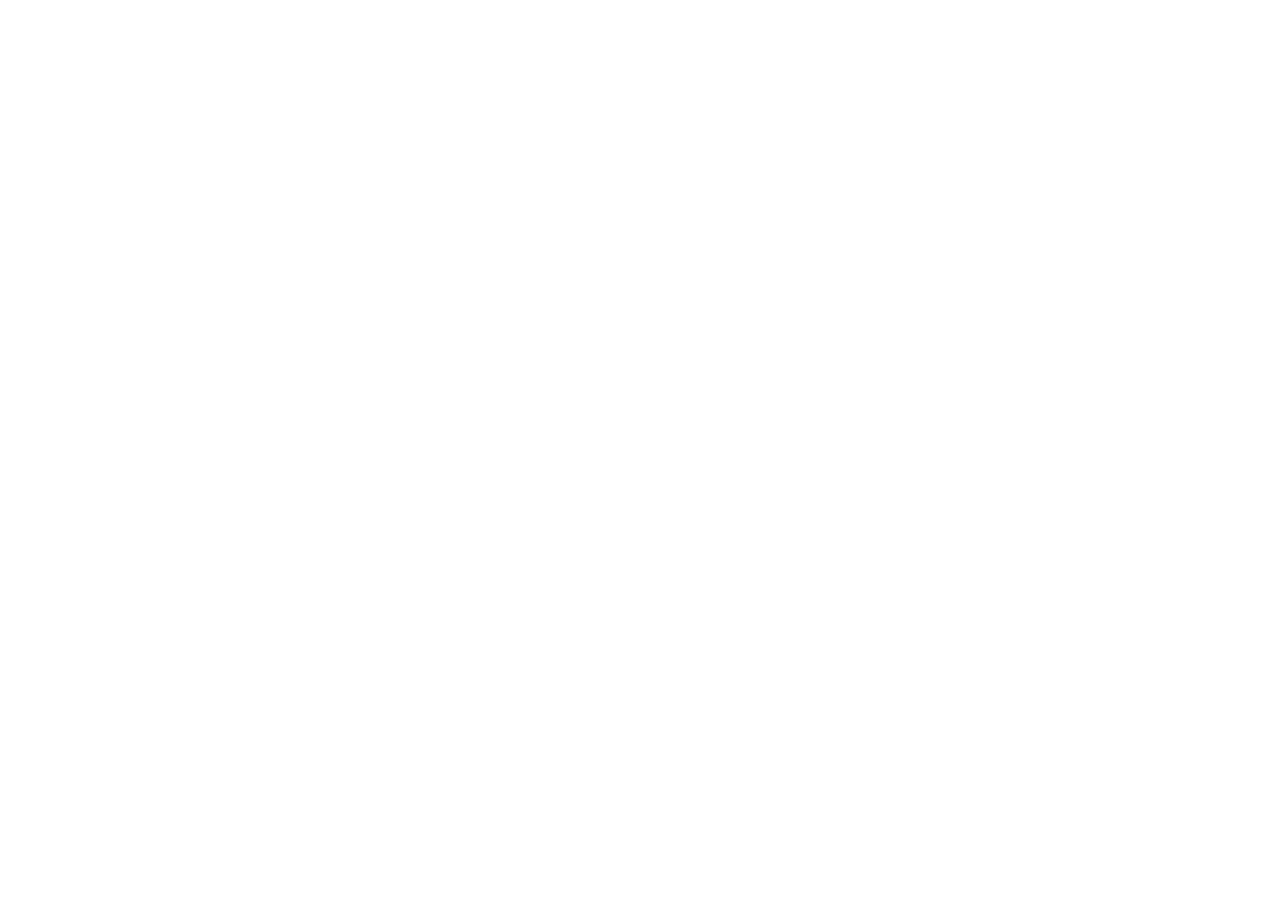
==== index.html @ 19613ec8 "Initial Commit" ====
<!DOCTYPE html>
<html lang="en">
<head>
    <meta charset="UTF-8">
    <meta name="viewport" content="width=device-width, initial-scale=1.0">
    <title>J.Stephens</title>
    <link rel="stylesheet" href="https://stackpath.bootstrapcdn.com/bootstrap/4.5.0/css/bootstrap.min.css" integrity="sha384-9aIt2nRpC12Uk9gS9baDl411NQApFmC26EwAOH8WgZl5MYYxFfc+NcPb1dKGj7Sk" crossorigin="anonymous">
    <link rel="stylesheet" href="https://use.fontawesome.com/releases/v5.14.0/css/all.css" integrity="sha384-HzLeBuhoNPvSl5KYnjx0BT+WB0QEEqLprO+NBkkk5gbc67FTaL7XIGa2w1L0Xbgc" crossorigin="anonymous">
    <link rel="stylesheet" href="assets/css/style.css" type="text/css">
</head>
<body>
    <header>

    </header>
    <main>

    </main>
    <footer>
    
    </footer>

    <script src="https://code.jquery.com/jquery-3.5.1.slim.min.js" integrity="sha384-DfXdz2htPH0lsSSs5nCTpuj/zy4C+OGpamoFVy38MVBnE+IbbVYUew+OrCXaRkfj" crossorigin="anonymous"></script>
    <script src="https://cdn.jsdelivr.net/npm/popper.js@1.16.0/dist/umd/popper.min.js" integrity="sha384-Q6E9RHvbIyZFJoft+2mJbHaEWldlvI9IOYy5n3zV9zzTtmI3UksdQRVvoxMfooAo" crossorigin="anonymous"></script>
    <script src="https://stackpath.bootstrapcdn.com/bootstrap/4.5.0/js/bootstrap.min.js" integrity="sha384-OgVRvuATP1z7JjHLkuOU7Xw704+h835Lr+6QL9UvYjZE3Ipu6Tp75j7Bh/kR0JKI" crossorigin="anonymous"></script>
</body>
</html>
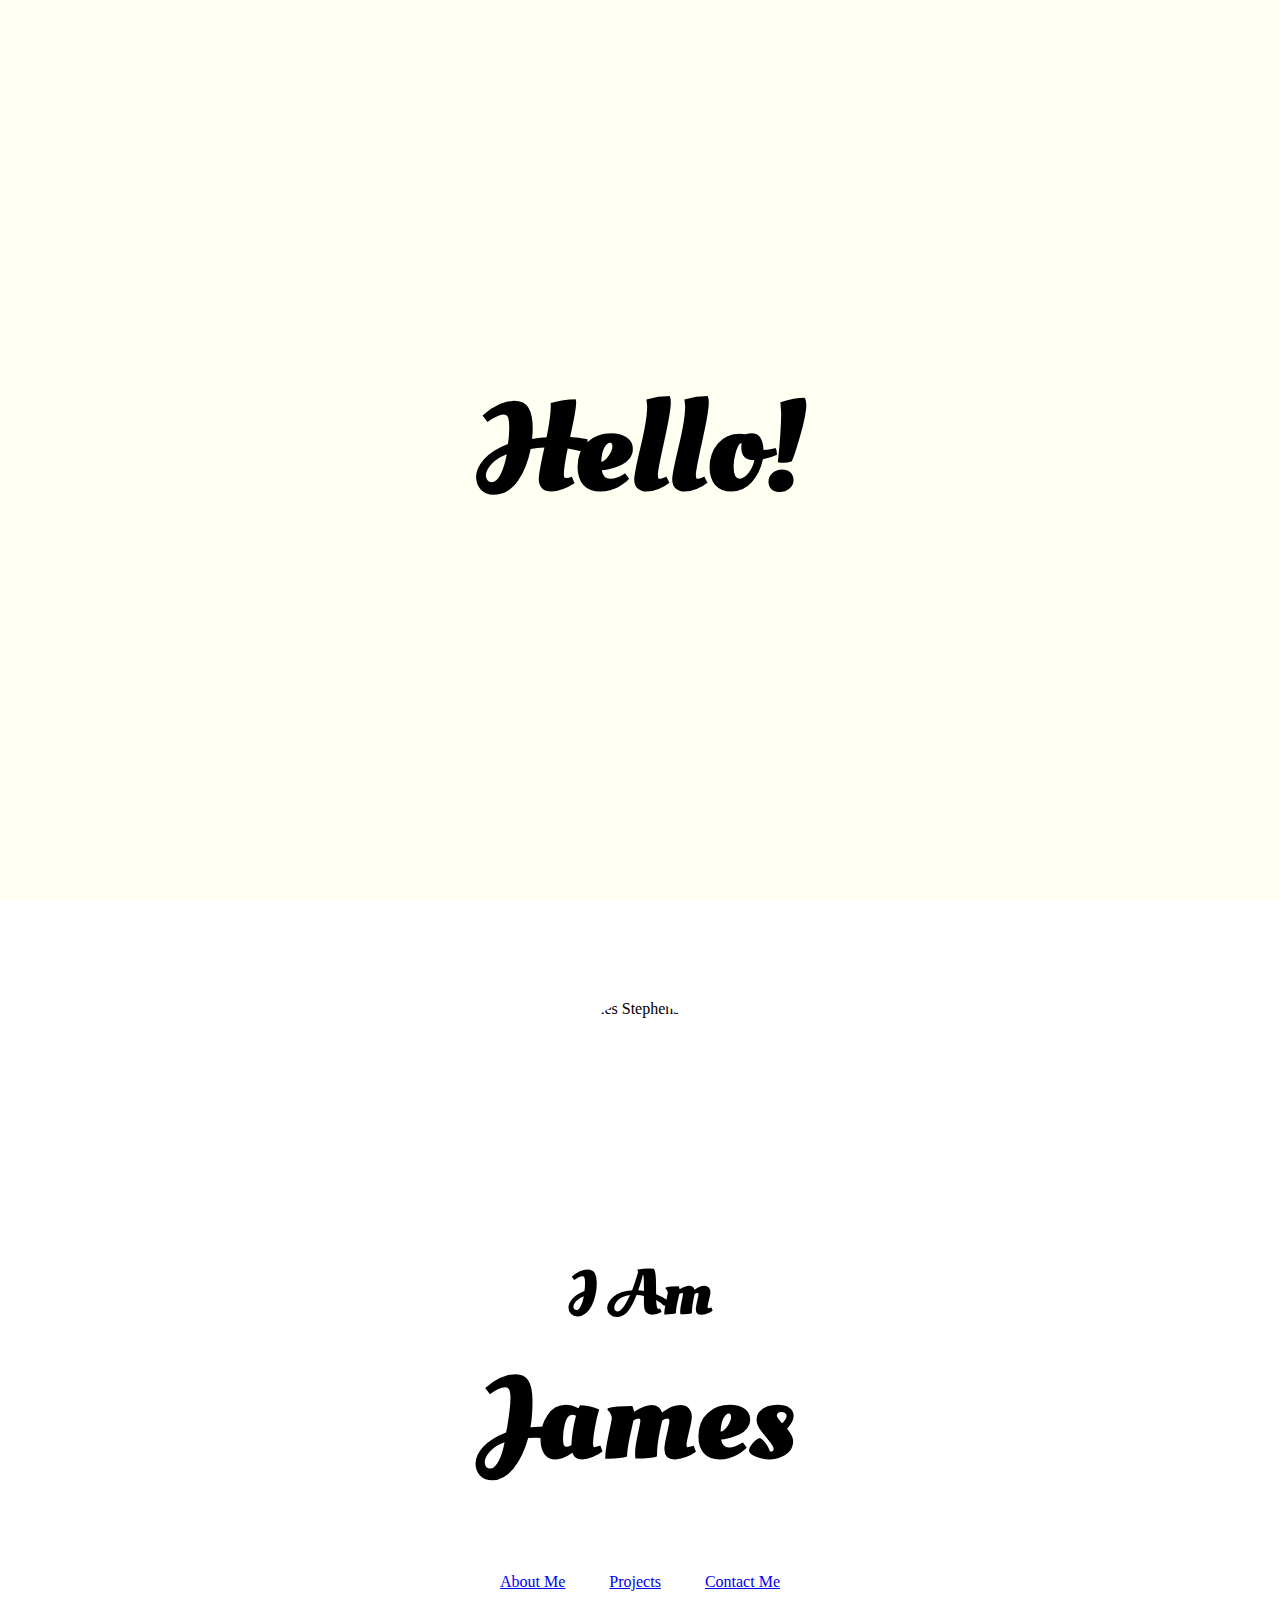
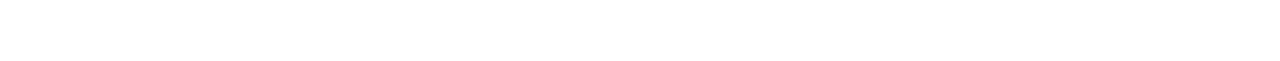
==== commit aafe92a9: "Added intro-section and Main navigation buttons" ====
--- a/index.html
+++ b/index.html
@@ -14,9 +14,31 @@
     </header>
     <main>
 
+        <div class="row">
+            <div class="col-12 container-fluid landing-hello">
+                <h1>Hello!</h1>
+                <a href="#"><i class="fas fa-angle-down"></i></a>
+            </div>
+        </div>
+        <div class="row">
+            <div class="col-12 contianer-fluid js-section">
+                <img class="js-logo" src="assets/images/james-logo.png" alt="James Stephens Logo">
+                <h1><span>I Am</span>James</h1>
+            </div>
+        </div>
+        <div class="row">
+            <div class="col-12 container-fluid">
+                <div class="buttons">
+                    <a href="about.html" class="btn btn-lg btn-dark landing-btn" type="button">About Me</a>
+                    <a href="projects.html" class="btn btn-lg btn-dark landing-btn" type="button">Projects</a>
+                    <a href="contact.html" class="btn btn-lg btn-dark landing-btn" type="button">Contact Me</a>
+                </div>
+            </div>
+        </div>
+
     </main>
     <footer>
-    
+        
     </footer>
 
     <script src="https://code.jquery.com/jquery-3.5.1.slim.min.js" integrity="sha384-DfXdz2htPH0lsSSs5nCTpuj/zy4C+OGpamoFVy38MVBnE+IbbVYUew+OrCXaRkfj" crossorigin="anonymous"></script>
--- a/assets/css/style.css
+++ b/assets/css/style.css
@@ -0,0 +1,65 @@
+@import url('https://fonts.googleapis.com/css2?family=Nunito:wght@300;400;700&family=Oleo+Script+Swash+Caps:wght@400;700&display=swap');
+
+* {
+    margin: 0;
+    padding: 0;
+}
+
+/* Hello-Section */
+
+.landing-hello {
+    display: flex;
+    flex-direction: column;
+    height: 100vh;
+    width: 100vw;
+    align-items: center;
+    justify-content: center;
+    background-color: #fffff2;
+}
+
+.landing-hello h1 {
+    font-size: 8rem;
+    margin: auto 0;
+    font-family: "Oleo script swash caps", cursive;
+}
+
+.landing-hello a i {
+    font-size: 5.5rem;
+    color: #000;
+}
+
+/* Js-Section */
+
+.js-section {
+    display: flex;
+    flex-direction: column;
+    align-items: center;
+    justify-content: center;
+    margin-top: 100px;
+}
+
+.js-logo {
+    height: 200px;
+    border-radius: 50%;
+}
+
+.js-section h1 {
+    font-size: 7.5rem;
+    font-family: "Oleo script swash caps", cursive;
+    margin-top: 50px;
+}
+
+.js-section h1 span {
+    font-size: 4rem;
+    display: block;
+    text-align: center;
+}
+
+.buttons {
+    text-align: center;
+    margin: 70px 0;
+}
+
+.landing-btn {
+    margin: 0 20px;
+}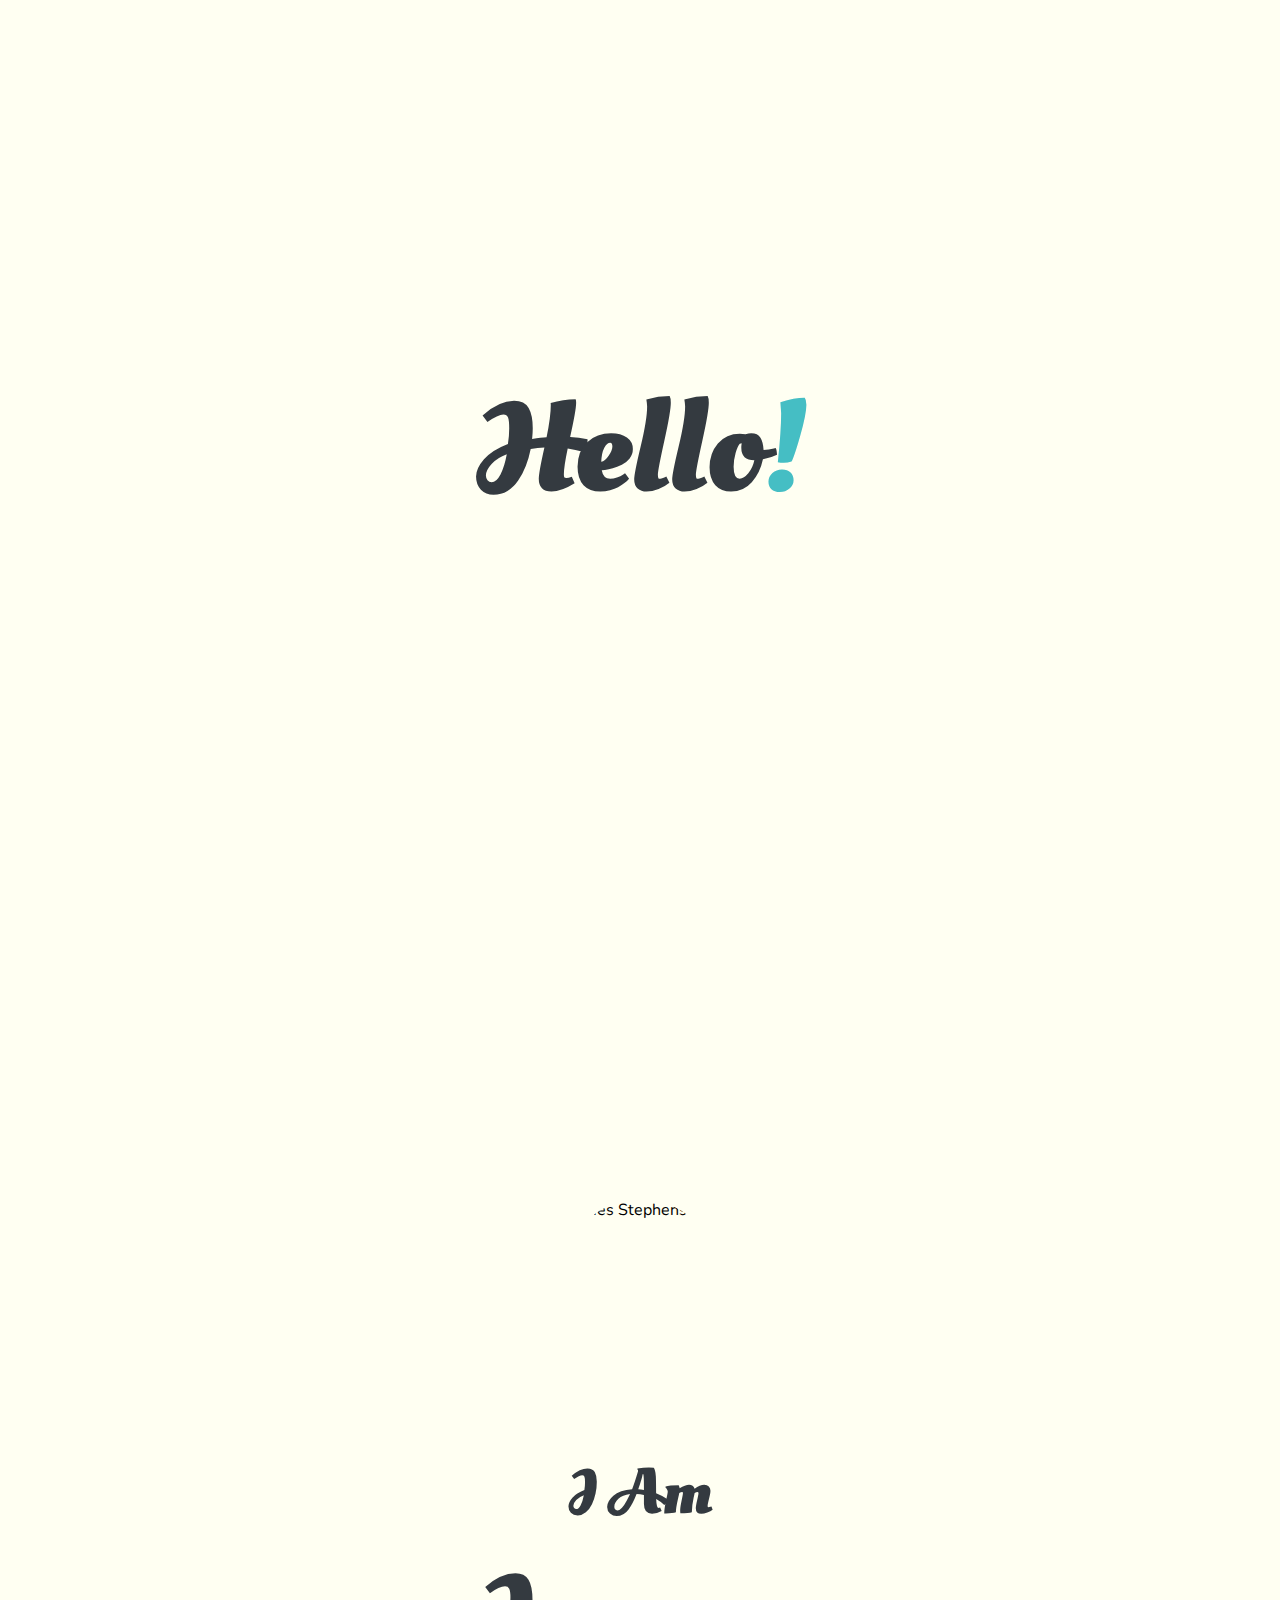
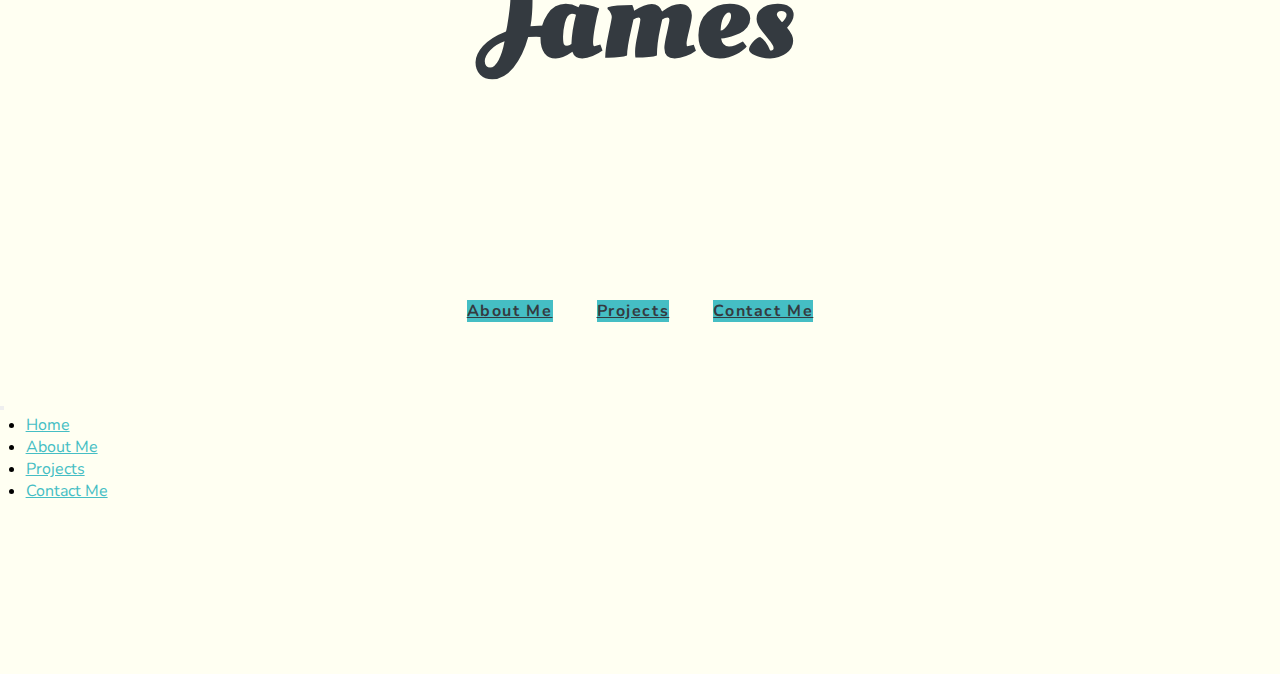
==== commit 222cb572: "Resized the cta-btn sizes on index.html, Added attributes to the form in contact.html, Added mock im" ====
--- a/index.html
+++ b/index.html
@@ -10,35 +10,70 @@
 </head>
 <body>
     <header>
-
-    </header>
-    <main>
-
-        <div class="row">
-            <div class="col-12 container-fluid landing-hello">
-                <h1>Hello!</h1>
-                <a href="#"><i class="fas fa-angle-down"></i></a>
-            </div>
-        </div>
-        <div class="row">
-            <div class="col-12 contianer-fluid js-section">
-                <img class="js-logo" src="assets/images/james-logo.png" alt="James Stephens Logo">
-                <h1><span>I Am</span>James</h1>
-            </div>
-        </div>
-        <div class="row">
-            <div class="col-12 container-fluid">
-                <div class="buttons">
-                    <a href="about.html" class="btn btn-lg btn-dark landing-btn" type="button">About Me</a>
-                    <a href="projects.html" class="btn btn-lg btn-dark landing-btn" type="button">Projects</a>
-                    <a href="contact.html" class="btn btn-lg btn-dark landing-btn" type="button">Contact Me</a>
+        <div class="container-fluid">
+            <div class="row">
+                <div class="col-12 landing-hello">
+                    <h1>Hello<span class="b-mark">!</span></h1>
+                    <a href="#js-title"><i class="fas fa-angle-down"></i></a>
                 </div>
             </div>
         </div>
-
+    </header>
+    <main>
+        <div class="container-fluid intro-576">
+            <div class="row">
+                <div class="col-12 intro-section">
+                    <img class="js-logo-lg" src="assets/images/james-logo.png" alt="James Stephens Logo">
+                    <h1 id="js-title"><span>I Am</span>James</h1>
+                </div>
+            </div>
+            <div class="row">
+                <div class="col-12 cta-btns">
+                    <a href="about.html" class="btn btn-lg btn-dark landing-btn" type="button">About Me</a>
+                    <a href="projects.html" class="btn btn-lg btn-dark landing-btn" type="button">Projects</a>
+                    <a href="contact.html" class="btn btn-lg btn-dark landing-btn" id="contact-btn" type="button">Contact Me</a>
+                </div>
+            </div>
+        </div>
     </main>
     <footer>
-        
+        <nav class="navbar navbar-expand-lg navbar-dark bg-dark">
+            <button class="navbar-toggler" data-toggle="collapse" data-target="#nav-collapse" type="button" aria-controls="nav-collapse" aria-expanded="false" aria-label="Toggle navigation">
+                <span class="navbar-toggler-icon"></span>
+            </button>
+            <div class="collapse navbar-collapse" id="nav-collapse">
+                <ul class="navbar-nav mr-auto">
+                    <li class="nav-item">
+                        <a href="index.html" class="nav-link active">Home</a>
+                    </li>
+                    <li class="nav-item">
+                        <a href="about.html" class="nav-link">About Me</a>
+                    </li>
+                    <li class="nav-item">
+                        <a href="projects.html" class="nav-link">Projects</a>
+                    </li>
+                    <li class="nav-item">
+                        <a href="contact.html" class="nav-link">Contact Me</a>
+                    </li>
+                </ul>
+            </div>
+            <div class="social-links-foot">
+                <ul class="nav">
+                    <li class="nav-item">
+                        <a class="nav-link social-links" href="https://github.com/" target="_blank"><i class="fab fa-github-square"></i></a>
+                    </li>
+                    <li class="nav-item">
+                        <a class="nav-link social-links" href="https://www.facebook.com/" target="_blank"><i class="fab fa-facebook-square"></i></a>
+                    </li>
+                    <li class="nav-item">
+                        <a class="nav-link social-links" href="https://twitter.com/" target="_blank"><i class="fab fa-twitter-square"></i></a>
+                    </li>
+                    <li class="nav-item">
+                        <a class="nav-link social-links" href="https://www.instagram.com/" target="_blank"><i class="fab fa-instagram-square"></i></a>
+                    </li>
+                </ul>
+            </div>
+        </nav>
     </footer>
 
     <script src="https://code.jquery.com/jquery-3.5.1.slim.min.js" integrity="sha384-DfXdz2htPH0lsSSs5nCTpuj/zy4C+OGpamoFVy38MVBnE+IbbVYUew+OrCXaRkfj" crossorigin="anonymous"></script>
--- a/assets/css/style.css
+++ b/assets/css/style.css
@@ -1,11 +1,89 @@
 @import url('https://fonts.googleapis.com/css2?family=Nunito:wght@300;400;700&family=Oleo+Script+Swash+Caps:wght@400;700&display=swap');
+
+/* ----------------------------------------------Site Wide */
 
 * {
     margin: 0;
     padding: 0;
 }
 
-/* Hello-Section */
+body {
+    background-color: #fffff2;
+    height: 100vh;
+    font-family: "Nunito", sans-serif;
+}
+
+.page-title {
+    font-family: "Oleo script swash caps", cursive;
+    font-size: 3.5rem;
+    margin-top: 20px;
+    text-align: center;
+    color: #343a40;
+}
+
+.sub-title {
+    font-size: .9rem;
+    text-align: center;
+    letter-spacing: .10rem;
+}
+
+hr {
+    width: 30%;
+    margin: 5px auto;
+}
+
+.social-links {
+    color: #45bec4;
+    padding: 0 5px;
+    font-size: 2rem;
+}
+
+.social-links:hover {
+    color: #42a3af;
+}
+
+.section-title {
+    font-family: "Oleo script swash caps", cursive;
+    font-size: 2rem;
+    color: #45bec4;
+}
+
+.btn-dark {
+    color: #343a40;
+    background-color: #45bec4;
+    border-color: #45bec4;
+    letter-spacing: .10rem;
+    font-weight: 700;
+}
+
+.btn-dark:hover {
+    color: #343a40;
+    background-color: #42a3af;
+    border-color: #42a3af;
+}
+/* ----------------------------------------------Navbar & Footer*/
+
+.navbar-collapse {
+    flex-basis: 5%;
+    padding-left: 2%;
+}
+
+.js-logo-sm {
+    height: 50px;
+    border-radius: 50%;
+}
+
+.navbar-dark .navbar-nav .nav-link {
+    color: #45bec4;
+}
+
+.navbar-dark .navbar-nav .nav-link:hover {
+    color: #42a3af;
+}
+
+/* ----------------------------------------------index.html */
+
+/* ----------------------------------------------Hello-Section */
 
 .landing-hello {
     display: flex;
@@ -14,7 +92,7 @@
     width: 100vw;
     align-items: center;
     justify-content: center;
-    background-color: #fffff2;
+    color: #343a40;
 }
 
 .landing-hello h1 {
@@ -25,41 +103,306 @@
 
 .landing-hello a i {
     font-size: 5.5rem;
-    color: #000;
-}
-
-/* Js-Section */
-
-.js-section {
+    color: #45bec4;
+}
+
+.b-mark {
+    color: #45bec4;
+}
+
+/* ----------------------------------------------Intro-Section */
+
+.intro-section {
     display: flex;
     flex-direction: column;
     align-items: center;
     justify-content: center;
-    margin-top: 100px;
-}
-
-.js-logo {
+    height: 100vh;
+    padding-top: 100px;
+}
+
+.js-logo-lg {
     height: 200px;
     border-radius: 50%;
 }
 
-.js-section h1 {
+.intro-section h1 {
     font-size: 7.5rem;
     font-family: "Oleo script swash caps", cursive;
     margin-top: 50px;
-}
-
-.js-section h1 span {
+    color: #343a40;
+}
+
+.intro-section h1 span {
     font-size: 4rem;
     display: block;
     text-align: center;
 }
 
-.buttons {
-    text-align: center;
-    margin: 70px 0;
+.cta-btns {
+    text-align: center;
+    margin-bottom: 70px;
 }
 
 .landing-btn {
     margin: 0 20px;
+    width: 170px;
+    height: 50px;
+}
+
+/* ----------------------------------------------Contact.html */
+
+.contact-section {
+    text-align: center;
+}
+
+.contact-form {
+    margin: auto;
+}
+
+.contact-form form input, textarea {
+    box-shadow: 2px 5px rgba(0, 0, 0, 0.5);
+    border-radius: 7%;
+    padding-left: 2px;
+    width: 70%;
+}
+
+.contact-form form label{
+    margin-top: 10px;
+    font-size: 1.5rem;
+    letter-spacing: .05rem;
+    font-weight: 700;
+}
+
+.form-sub {
+    margin: 5% 0 20%;
+    font-size: 1.5rem;
+}
+
+/* ----------------------------------------------about.html */
+.about-section {
+    width: 100%;
+}
+
+.js-image {
+    width: 100%;
+    border-radius: 30%;
+}
+
+.pi-img-block {
+    margin: 3% auto;
+    text-align: center;
+}
+
+.pi-section {
+    margin-top: 20px;
+    background-color: #343a40;
+    color: #fffff2;
+    border-radius: 50px;
+    padding: 25px;
+    display: flex;
+    justify-content: center;
+    align-items: center;
+    flex-direction: column;
+}
+
+.pi-info {
+    margin: 3% auto;
+    letter-spacing: .10rem;
+    font-weight: 300;
+}
+
+.pi-info table tr th i {
+    font-size: 2.5rem;
+    margin-right: 10px;
+    color: #45bec4;
+}
+
+table {
+    margin: 6% auto 0;
+    height: 50%;
+    letter-spacing: .10rem;
+}
+
+table tr td {
+    font-size: 1.25rem;
+    font-weight: 400;
+}
+
+.section-break {
+    border-top: 2px #343a40 dotted;
+    width: 5%;
+    margin: 5% auto;
+}
+
+.white-hr {
+    border-color: rgba(255, 255, 242, 0.685);
+}
+
+.ex-ed-block {
+    text-align: center;
+    min-height: 500px;
+    background-color: #343a40;
+    color: #fffff2;
+    padding-bottom: 50px;
+}
+
+.ex-section, .ed-section {
+    height: 100%;
+    margin: 10% auto 0;
+}
+
+.ex-section table tbody td, .ed-section table tbody td {
+    padding-right: 20px;
+    font-weight: 300; 
+}
+
+.ex-ed-date {
+    padding-right: 20px;
+    font-size: 1.25rem;
+    font-weight: 700;
+    color: #45bec4;
+}
+
+.skills-block {
+    text-align: center;
+    margin: 100px auto;
+}
+
+.progress-block {
+    margin: 50px auto;
+}
+
+.progress {
+    height: 20px;
+    margin-top: 2.5px;
+}
+
+.progress-bar {
+    text-align: left;
+    text-transform: uppercase;
+    font-weight: 700;
+    color: #fffff2;
+    padding-left: 5px;
+    letter-spacing: .05rem;
+}
+
+/* ----------------------------------------------projects.html */
+
+.projects-section {
+    margin-top: 8%;
+}
+
+.mock-img {
+    width: 100%;
+    margin: 25px auto;
+}
+
+.projects-section div h3 {
+    text-align: center;
+    color: #45bec4;
+}
+
+.projects-section div h3:hover {
+    color: #42a3af;
+}
+
+.projects-section div a {
+    text-decoration: none;
+}
+
+/* ----------------------------------------------Media Queries*/
+
+@media screen and (max-width: 1024px) {
+    
+    /* ------------------index.html */
+
+    .intro-section {
+        padding-top: 20%;
+    }
+
+    .cta-btns {
+        padding-bottom: 10%;
+    }
+
+    /* ------------------projects.html */
+
+    .projects-section {
+        margin: 5% auto 10%;
+    }
+
+    /* ------------------about.html */
+
+    .about-1024, .about-1024 .row, .pi-1024 {
+        padding-left: 0;
+        padding-right: 0;
+        margin-left: 0;
+        margin-right: 0;
+    }
+
+    .pi-section {
+        border-radius: 0;
+        min-height: 400px;
+    }
+
+    .section-break {
+        display: none;
+    }
+
+    .skills-block {
+        min-height: 200px;
+    }
+
+    .ex-ed-block {
+        padding-bottom: 25%;
+    }
+
+    .ex-section {
+        margin-top: 15%;
+    }
+
+}
+
+@media screen and (max-width: 576px) {
+
+    /* ------------------index.html */
+
+    .intro-576 {
+        height: 100%;
+    }
+
+    .intro-section {
+        height: 600px;
+    }
+
+    .cta-btns {
+        margin: 0 auto 10px;
+    }
+
+    .landing-btn {
+        margin: 5% 3%;
+        width: 145px;
+    }
+
+    #contact-btn {
+        width: 160px;
+    }
+
+    /* ------------------projects.html */
+
+    .projects-section {
+        margin: 5% auto 25%;
+    }
+
+    /* ------------------contact.html */
+
+    .form-sub {
+        margin-bottom: 25%;
+    }
+
+    /* ------------------about.html */
+
+    .ex-section table tbody td, .ed-section table tbody td {
+        padding-top: 5%;
+    }
 }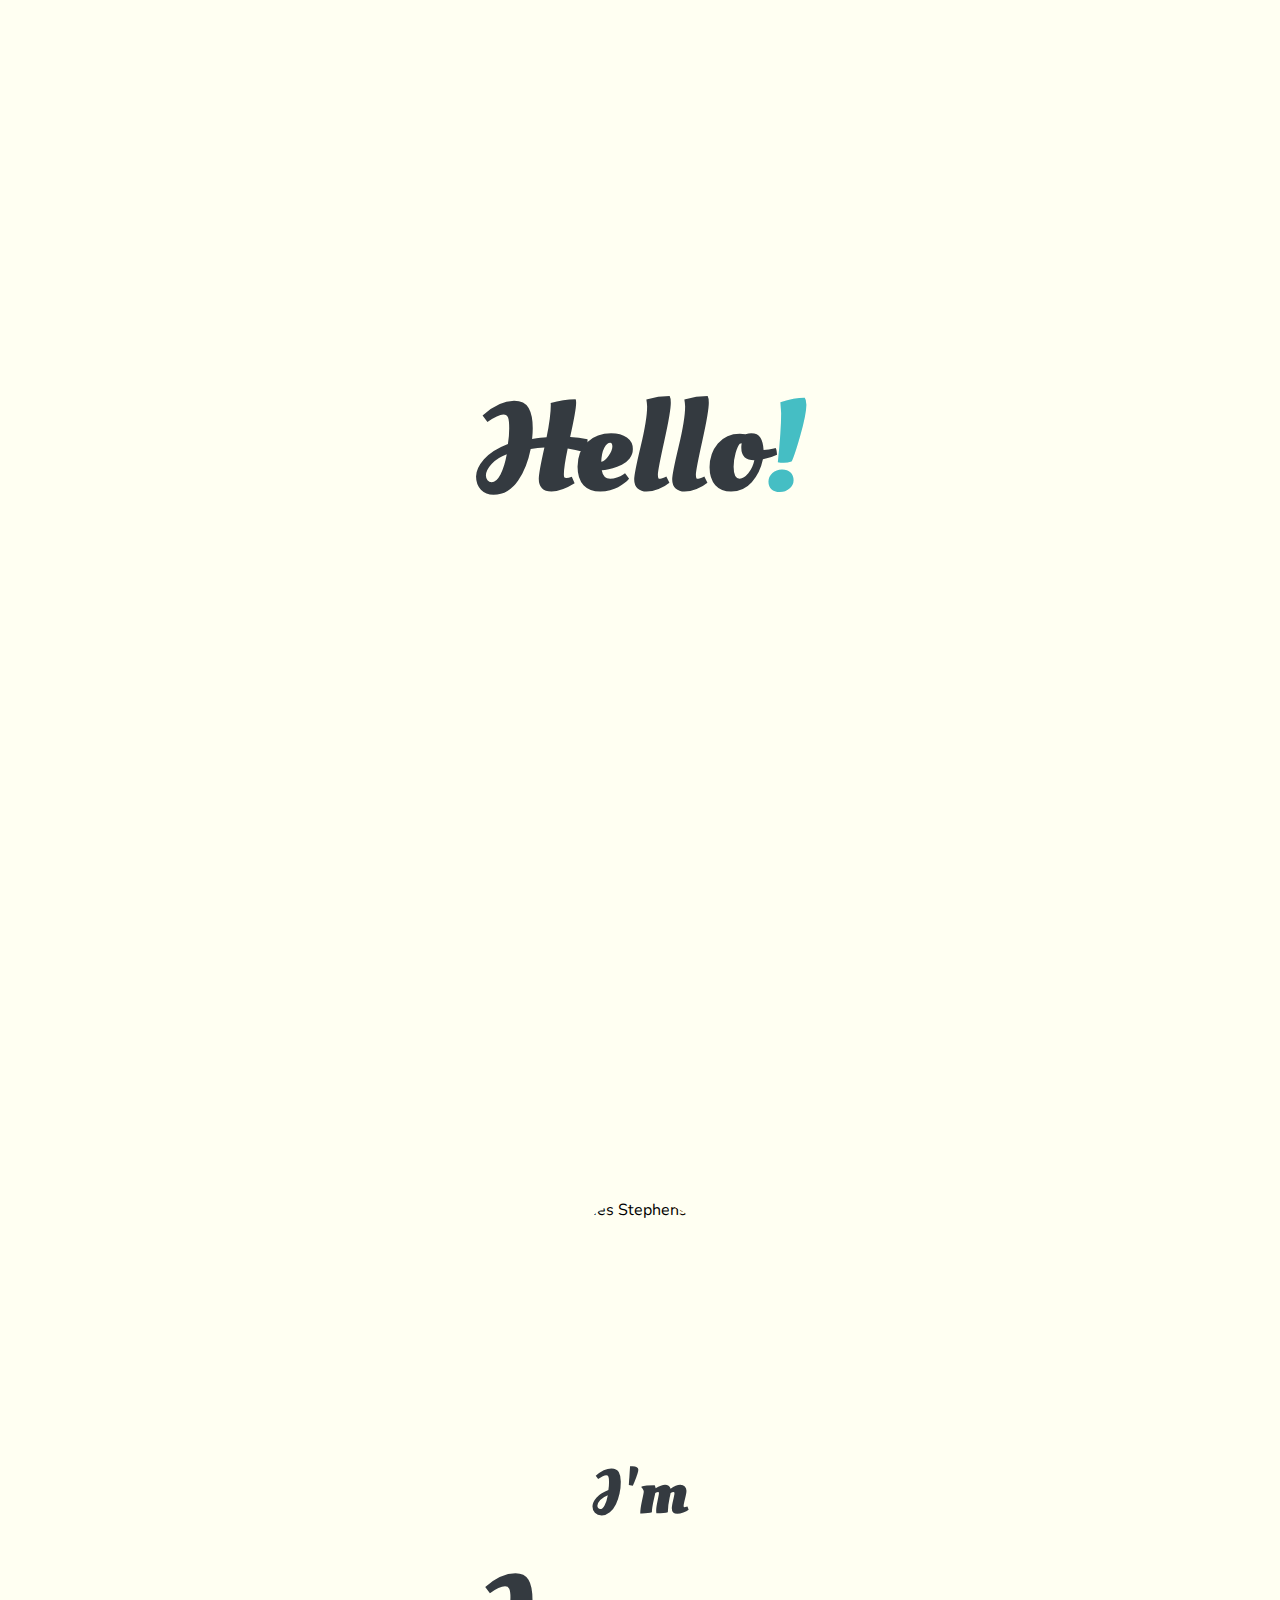
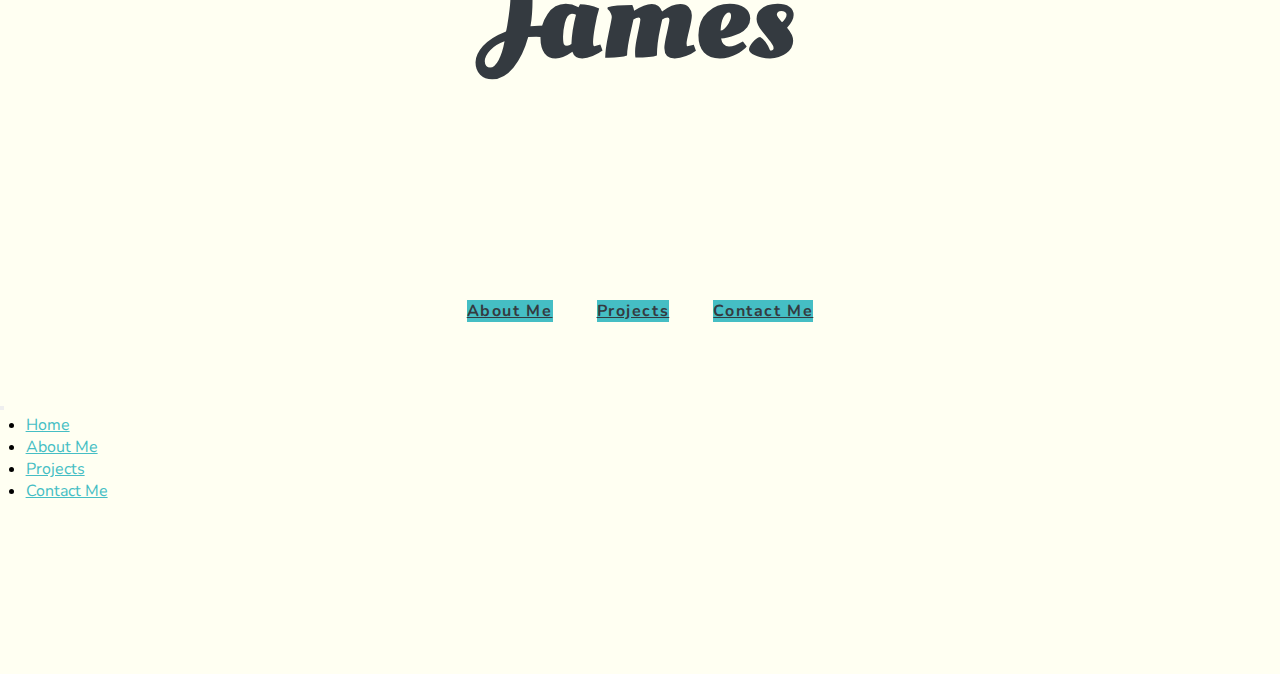
==== commit 72e7e9d3: "Restyled the navbar and footer on contact.html, Updated Testing section in the README.md file" ====
--- a/index.html
+++ b/index.html
@@ -14,7 +14,7 @@
             <div class="row">
                 <div class="col-12 landing-hello">
                     <h1>Hello<span class="b-mark">!</span></h1>
-                    <a href="#js-title"><i class="fas fa-angle-down"></i></a>
+                    <a href="#js-title" class="down-arrow"><i class="fas fa-angle-down"></i></a>
                 </div>
             </div>
         </div>
@@ -24,14 +24,14 @@
             <div class="row">
                 <div class="col-12 intro-section">
                     <img class="js-logo-lg" src="assets/images/james-logo.png" alt="James Stephens Logo">
-                    <h1 id="js-title"><span>I Am</span>James</h1>
+                    <h1 id="js-title"><span>I'm</span>James</h1>
                 </div>
             </div>
             <div class="row">
                 <div class="col-12 cta-btns">
-                    <a href="about.html" class="btn btn-lg btn-dark landing-btn" type="button">About Me</a>
-                    <a href="projects.html" class="btn btn-lg btn-dark landing-btn" type="button">Projects</a>
-                    <a href="contact.html" class="btn btn-lg btn-dark landing-btn" id="contact-btn" type="button">Contact Me</a>
+                    <a href="about.html" class="btn btn-lg btn-dark landing-btn">About Me</a>
+                    <a href="projects.html" class="btn btn-lg btn-dark landing-btn">Projects</a>
+                    <a href="contact.html" class="btn btn-lg btn-dark landing-btn" id="contact-btn">Contact Me</a>
                 </div>
             </div>
         </div>
--- a/assets/css/style.css
+++ b/assets/css/style.css
@@ -61,6 +61,7 @@
     background-color: #42a3af;
     border-color: #42a3af;
 }
+
 /* ----------------------------------------------Navbar & Footer*/
 
 .navbar-collapse {
@@ -79,6 +80,10 @@
 
 .navbar-dark .navbar-nav .nav-link:hover {
     color: #42a3af;
+}
+
+.social-links-foot {
+    margin: 0 auto;
 }
 
 /* ----------------------------------------------index.html */
@@ -101,7 +106,7 @@
     font-family: "Oleo script swash caps", cursive;
 }
 
-.landing-hello a i {
+.down-arrow i {
     font-size: 5.5rem;
     color: #45bec4;
 }
@@ -154,6 +159,7 @@
 
 .contact-section {
     text-align: center;
+    margin-top: 70px;
 }
 
 .contact-form {
@@ -162,20 +168,20 @@
 
 .contact-form form input, textarea {
     box-shadow: 2px 5px rgba(0, 0, 0, 0.5);
-    border-radius: 7%;
-    padding-left: 2px;
+    border-radius: 40px;
+    padding-left: 5px;
     width: 70%;
 }
 
 .contact-form form label{
     margin-top: 10px;
-    font-size: 1.5rem;
+    font-size: 1.25rem;
     letter-spacing: .05rem;
     font-weight: 700;
 }
 
 .form-sub {
-    margin: 5% 0 20%;
+    margin: 5% 0;
     font-size: 1.5rem;
 }
 
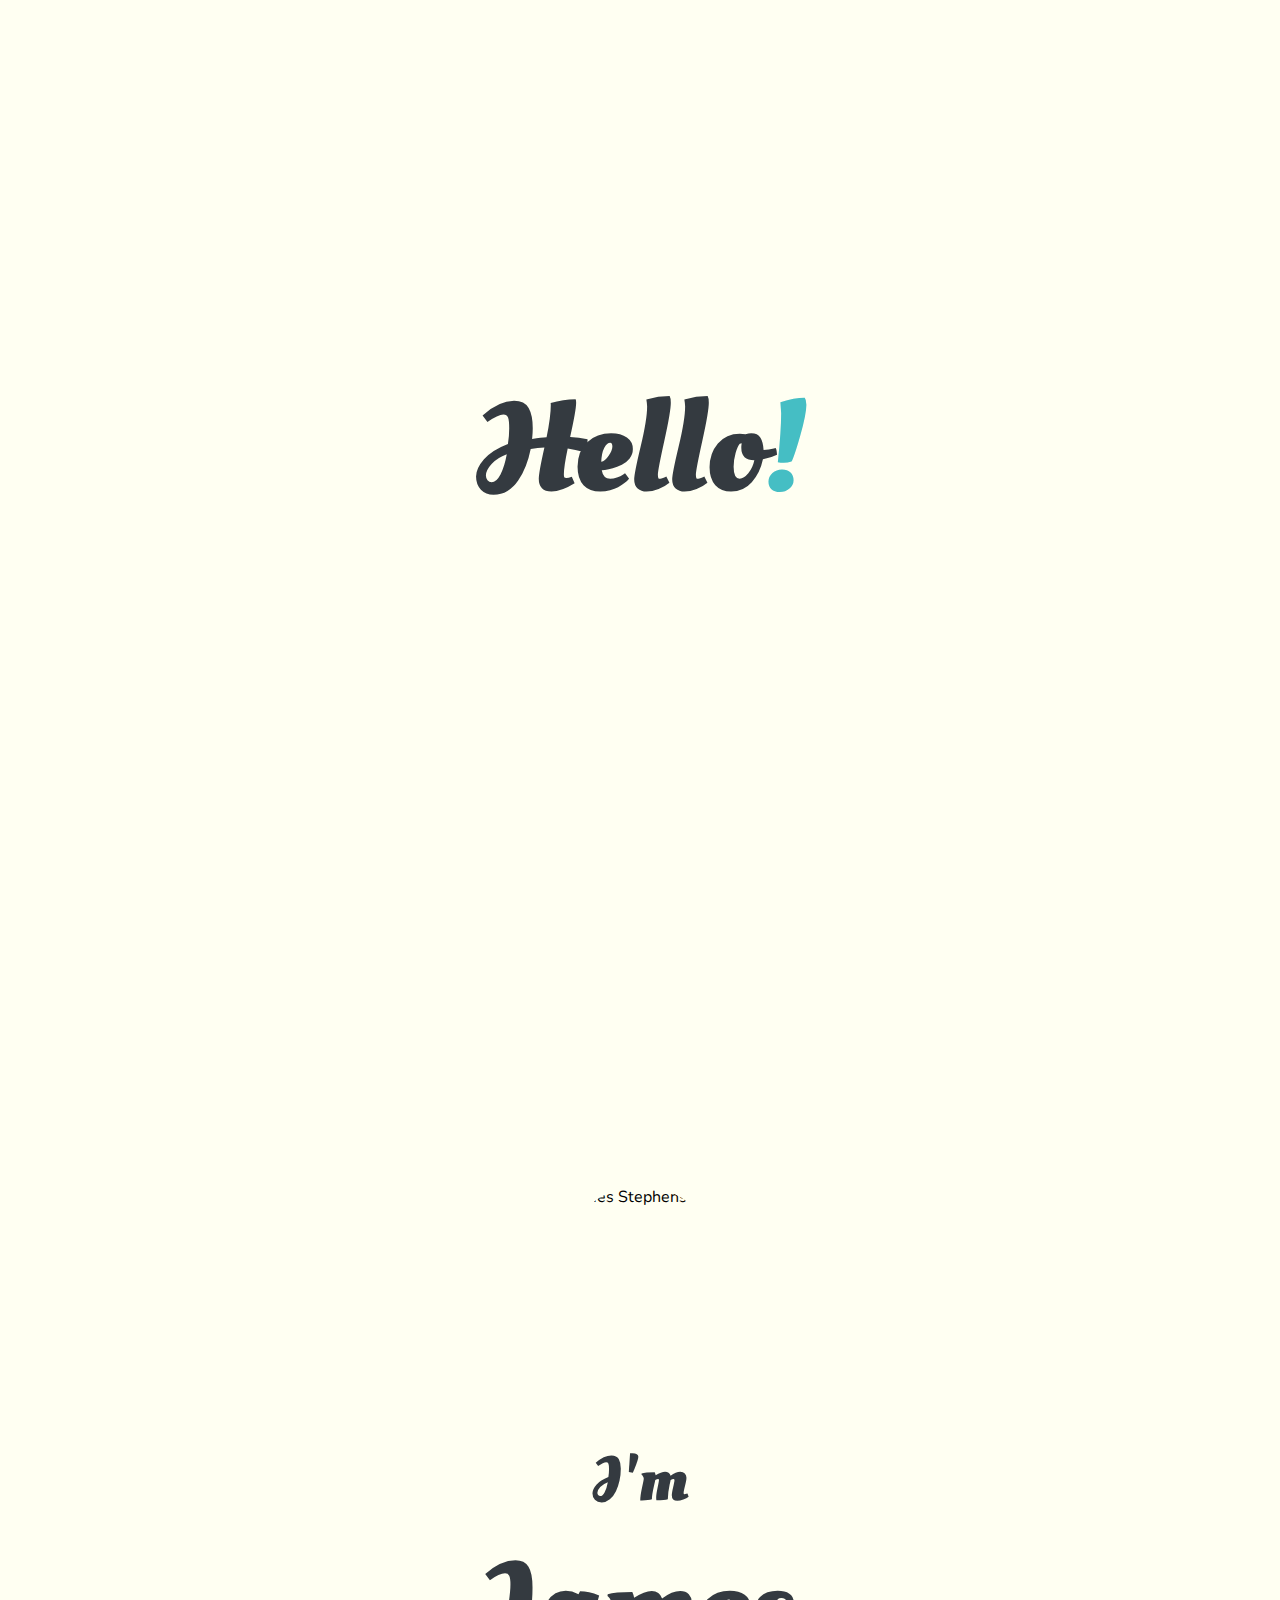
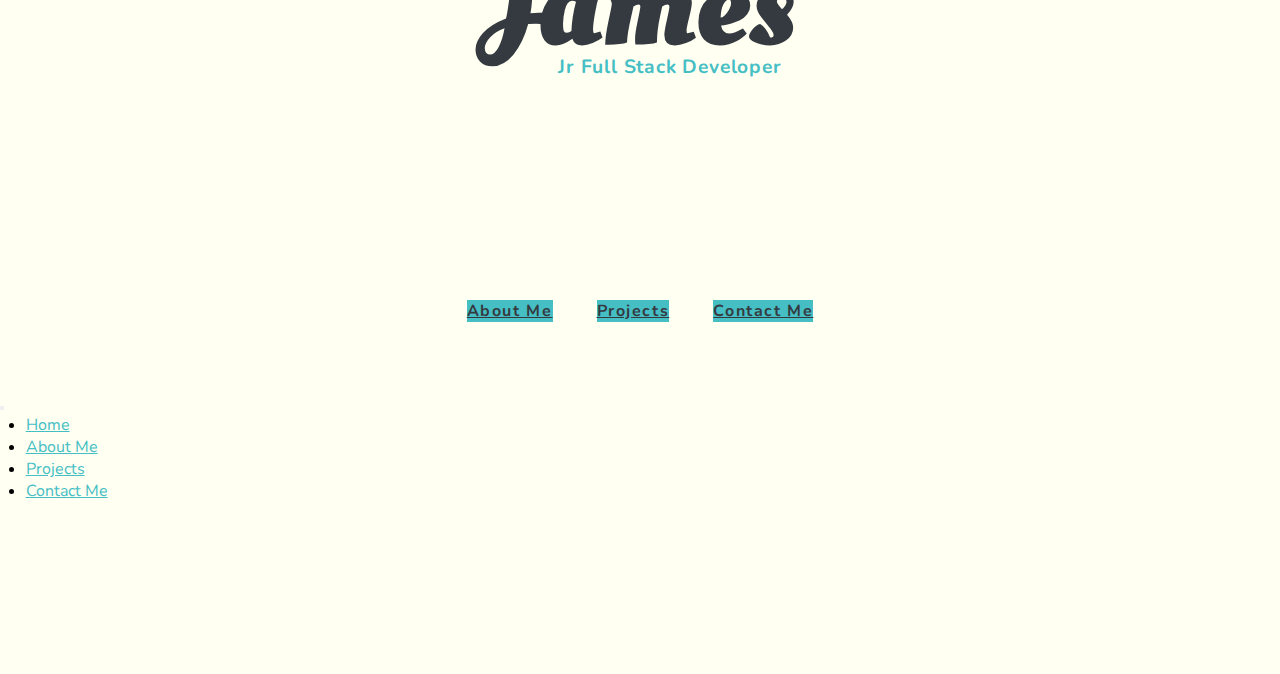
==== commit 17f6704d: "Added Tag line to index.html" ====
--- a/index.html
+++ b/index.html
@@ -25,6 +25,7 @@
                 <div class="col-12 intro-section">
                     <img class="js-logo-lg" src="assets/images/james-logo.png" alt="James Stephens Logo">
                     <h1 id="js-title"><span>I'm</span>James</h1>
+                    <h5 class="tag-line">Jr Full Stack Developer</h5>
                 </div>
             </div>
             <div class="row">
--- a/assets/css/style.css
+++ b/assets/css/style.css
@@ -9,14 +9,19 @@
 
 body {
     background-color: #fffff2;
-    height: 100vh;
+    min-height: 100vh;
     font-family: "Nunito", sans-serif;
+    position: relative;
+}
+
+main {
+    padding-bottom: 60px;
 }
 
 .page-title {
     font-family: "Oleo script swash caps", cursive;
     font-size: 3.5rem;
-    margin-top: 20px;
+    margin-top: 90px;
     text-align: center;
     color: #343a40;
 }
@@ -84,6 +89,13 @@
 
 .social-links-foot {
     margin: 0 auto;
+}
+
+footer {
+    position: absolute;
+    width: 100%;
+    bottom: 0;
+    height: 60px;
 }
 
 /* ----------------------------------------------index.html */
@@ -144,6 +156,16 @@
     text-align: center;
 }
 
+.intro-section h5 {
+    font-size: 1.2rem;
+    letter-spacing: 0.05rem;
+    position: relative;
+    bottom: 35px;
+    left: 30px;
+    font-weight: 700;
+    color: #45bec4;
+}
+
 .cta-btns {
     text-align: center;
     margin-bottom: 70px;
@@ -159,7 +181,6 @@
 
 .contact-section {
     text-align: center;
-    margin-top: 70px;
 }
 
 .contact-form {
@@ -296,7 +317,7 @@
 /* ----------------------------------------------projects.html */
 
 .projects-section {
-    margin-top: 8%;
+    margin-top: 4%;
 }
 
 .mock-img {
@@ -317,6 +338,28 @@
     text-decoration: none;
 }
 
+.project-block {
+    background-color: #343a40;
+    border: #fffff2 solid 7px;
+    border-radius: 30px;
+}
+
+.project-info {
+    color: #fffff2;
+    text-align: center;
+    margin-top: 20px;
+    letter-spacing: 0.10rem;
+}
+
+.project-info h5 {
+    font-weight: 700;
+    color: #45bec4;
+}
+
+.project-info ul li {
+    list-style: none;
+}
+
 /* ----------------------------------------------Media Queries*/
 
 @media screen and (max-width: 1024px) {
@@ -329,12 +372,6 @@
 
     .cta-btns {
         padding-bottom: 10%;
-    }
-
-    /* ------------------projects.html */
-
-    .projects-section {
-        margin: 5% auto 10%;
     }
 
     /* ------------------about.html */
@@ -394,18 +431,6 @@
         width: 160px;
     }
 
-    /* ------------------projects.html */
-
-    .projects-section {
-        margin: 5% auto 25%;
-    }
-
-    /* ------------------contact.html */
-
-    .form-sub {
-        margin-bottom: 25%;
-    }
-
     /* ------------------about.html */
 
     .ex-section table tbody td, .ed-section table tbody td {
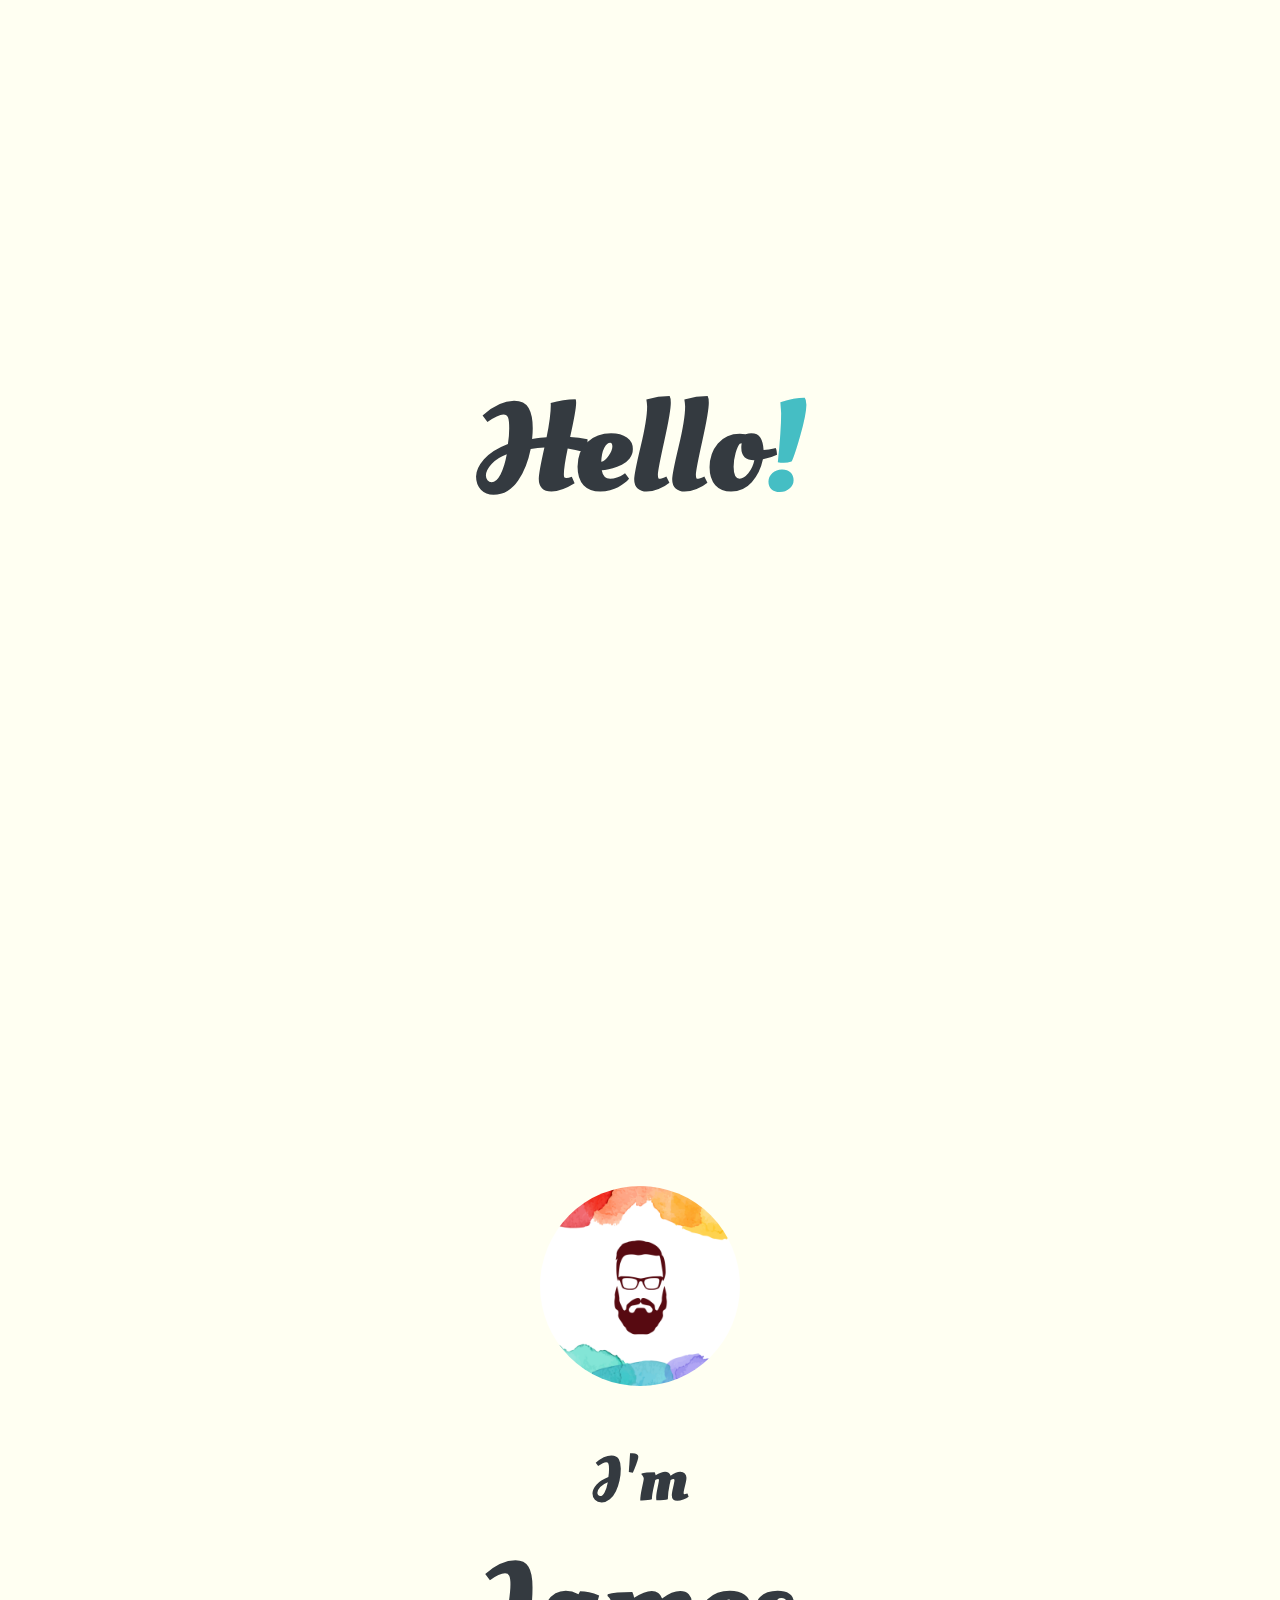
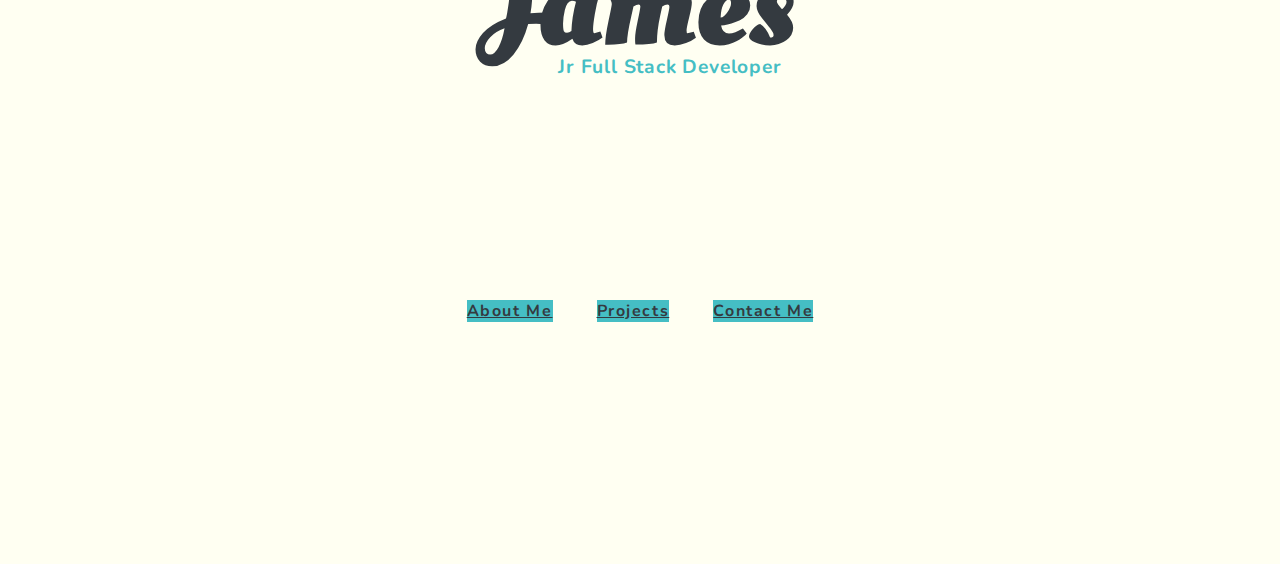
==== commit b97f7ae5: "Added Comments to the HTML code" ====
--- a/index.html
+++ b/index.html
@@ -1,14 +1,19 @@
 <!DOCTYPE html>
-<html lang="en">
+<html lang="en" class="wf-loading">
 <head>
     <meta charset="UTF-8">
     <meta name="viewport" content="width=device-width, initial-scale=1.0">
     <title>J.Stephens</title>
     <link rel="stylesheet" href="https://stackpath.bootstrapcdn.com/bootstrap/4.5.0/css/bootstrap.min.css" integrity="sha384-9aIt2nRpC12Uk9gS9baDl411NQApFmC26EwAOH8WgZl5MYYxFfc+NcPb1dKGj7Sk" crossorigin="anonymous">
     <link rel="stylesheet" href="https://use.fontawesome.com/releases/v5.14.0/css/all.css" integrity="sha384-HzLeBuhoNPvSl5KYnjx0BT+WB0QEEqLprO+NBkkk5gbc67FTaL7XIGa2w1L0Xbgc" crossorigin="anonymous">
+    <link rel="apple-touch-icon" sizes="180x180" href="assets/favicon/apple-touch-icon.png">
+    <link rel="icon" type="image/png" sizes="32x32" href="assets/favicon//favicon-32x32.png">
+    <link rel="icon" type="image/png" sizes="16x16" href="assets/favicon//favicon-16x16.png">
+    <link rel="manifest" href="assets/favicon//site.webmanifest">
     <link rel="stylesheet" href="assets/css/style.css" type="text/css">
 </head>
 <body>
+    <!-------- Landing Hello Section -------->
     <header>
         <div class="container-fluid">
             <div class="row">
@@ -19,6 +24,8 @@
             </div>
         </div>
     </header>
+    <!-------- /Landing Hello Section -------->
+    <!-------- Landing Intro Section -------->
     <main>
         <div class="container-fluid intro-576">
             <div class="row">
@@ -37,46 +44,29 @@
             </div>
         </div>
     </main>
+    <!-------- /Landing Intro Section -------->
+    <!-------- Footer -------->
     <footer>
         <nav class="navbar navbar-expand-lg navbar-dark bg-dark">
-            <button class="navbar-toggler" data-toggle="collapse" data-target="#nav-collapse" type="button" aria-controls="nav-collapse" aria-expanded="false" aria-label="Toggle navigation">
-                <span class="navbar-toggler-icon"></span>
-            </button>
-            <div class="collapse navbar-collapse" id="nav-collapse">
-                <ul class="navbar-nav mr-auto">
-                    <li class="nav-item">
-                        <a href="index.html" class="nav-link active">Home</a>
-                    </li>
-                    <li class="nav-item">
-                        <a href="about.html" class="nav-link">About Me</a>
-                    </li>
-                    <li class="nav-item">
-                        <a href="projects.html" class="nav-link">Projects</a>
-                    </li>
-                    <li class="nav-item">
-                        <a href="contact.html" class="nav-link">Contact Me</a>
-                    </li>
-                </ul>
-            </div>
             <div class="social-links-foot">
                 <ul class="nav">
                     <li class="nav-item">
-                        <a class="nav-link social-links" href="https://github.com/" target="_blank"><i class="fab fa-github-square"></i></a>
+                        <a class="nav-link social-links" href="https://github.com/DevSteg" target="_blank"><i class="fab fa-github-square"></i></a>
                     </li>
                     <li class="nav-item">
-                        <a class="nav-link social-links" href="https://www.facebook.com/" target="_blank"><i class="fab fa-facebook-square"></i></a>
+                        <a class="nav-link social-links" href="https://www.facebook.com/james.stephens.10420321" target="_blank"><i class="fab fa-facebook-square"></i></a>
                     </li>
                     <li class="nav-item">
-                        <a class="nav-link social-links" href="https://twitter.com/" target="_blank"><i class="fab fa-twitter-square"></i></a>
+                        <a class="nav-link social-links" href="https://twitter.com/Steggy29" target="_blank"><i class="fab fa-twitter-square"></i></a>
                     </li>
                     <li class="nav-item">
-                        <a class="nav-link social-links" href="https://www.instagram.com/" target="_blank"><i class="fab fa-instagram-square"></i></a>
+                        <a class="nav-link social-links" href="https://www.instagram.com/steg29/" target="_blank"><i class="fab fa-instagram-square"></i></a>
                     </li>
                 </ul>
             </div>
         </nav>
     </footer>
-
+    <!-------- /Footer -------->
     <script src="https://code.jquery.com/jquery-3.5.1.slim.min.js" integrity="sha384-DfXdz2htPH0lsSSs5nCTpuj/zy4C+OGpamoFVy38MVBnE+IbbVYUew+OrCXaRkfj" crossorigin="anonymous"></script>
     <script src="https://cdn.jsdelivr.net/npm/popper.js@1.16.0/dist/umd/popper.min.js" integrity="sha384-Q6E9RHvbIyZFJoft+2mJbHaEWldlvI9IOYy5n3zV9zzTtmI3UksdQRVvoxMfooAo" crossorigin="anonymous"></script>
     <script src="https://stackpath.bootstrapcdn.com/bootstrap/4.5.0/js/bootstrap.min.js" integrity="sha384-OgVRvuATP1z7JjHLkuOU7Xw704+h835Lr+6QL9UvYjZE3Ipu6Tp75j7Bh/kR0JKI" crossorigin="anonymous"></script>
